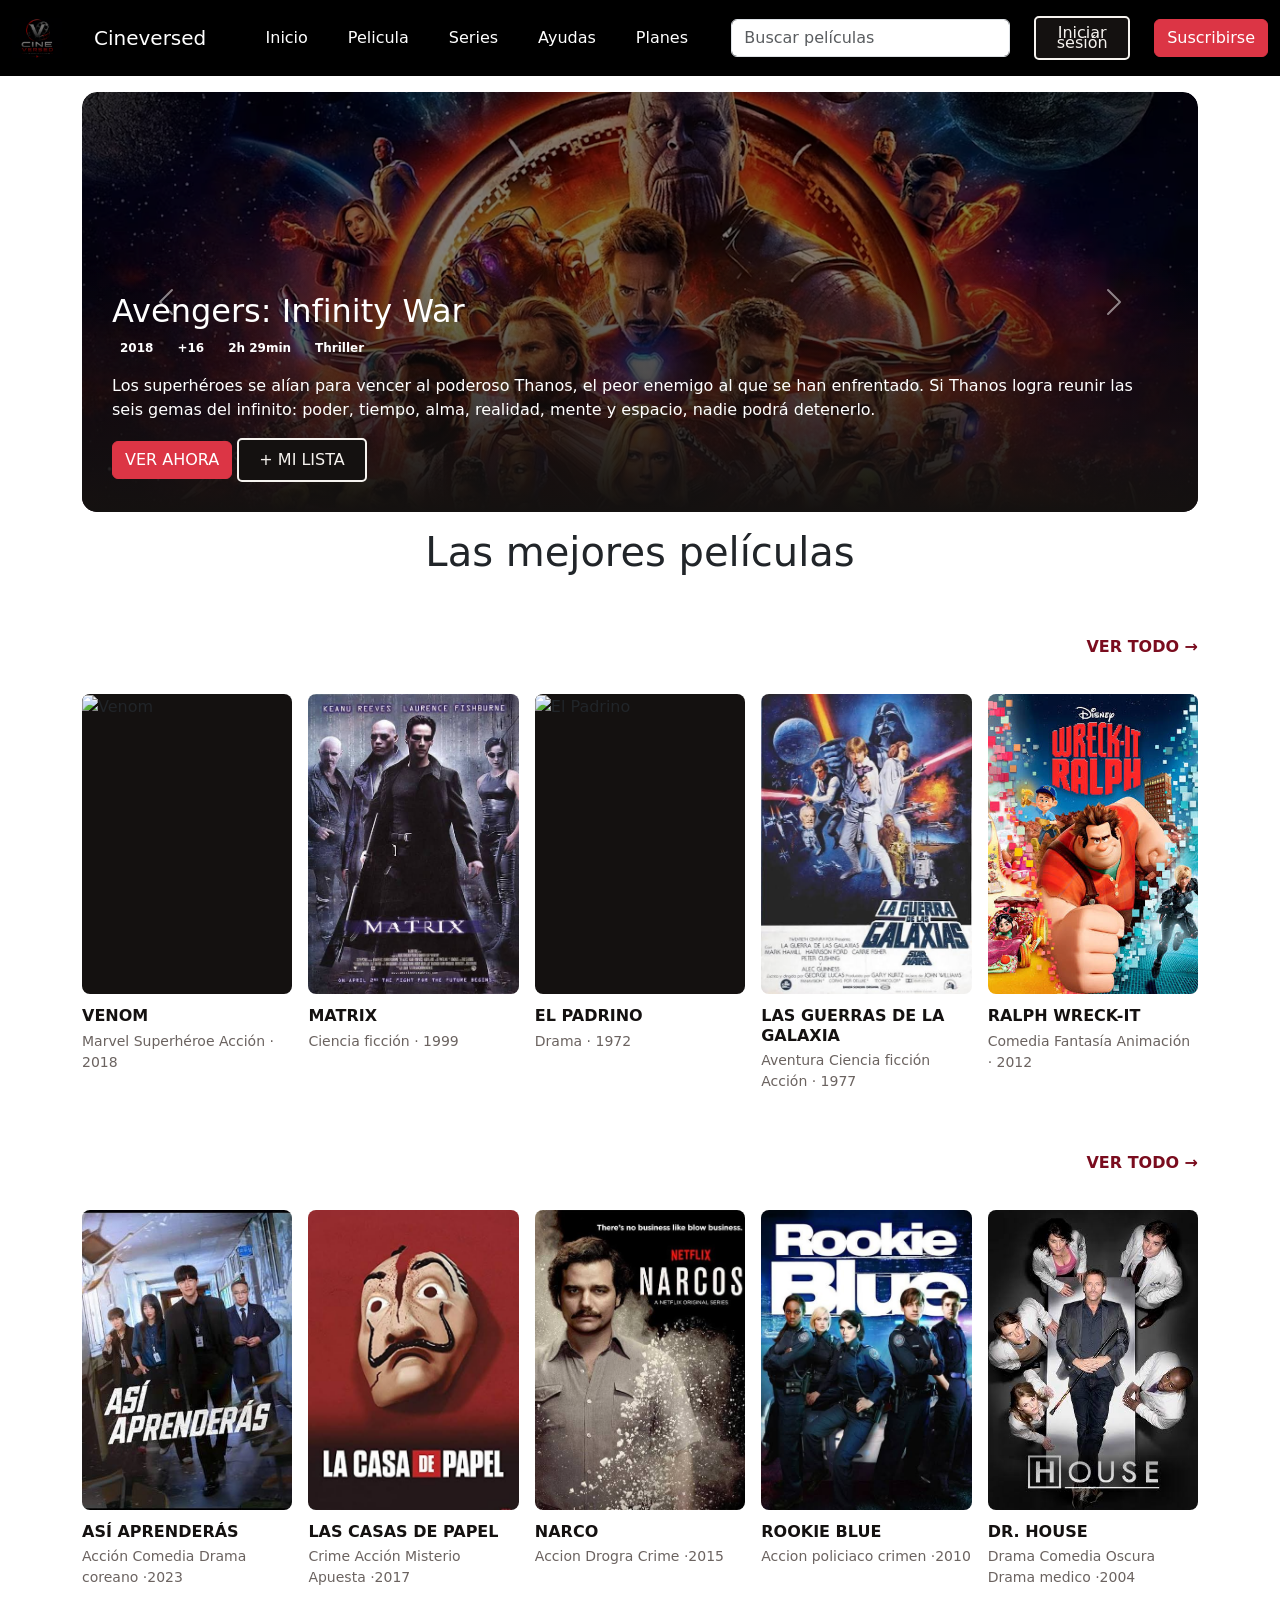
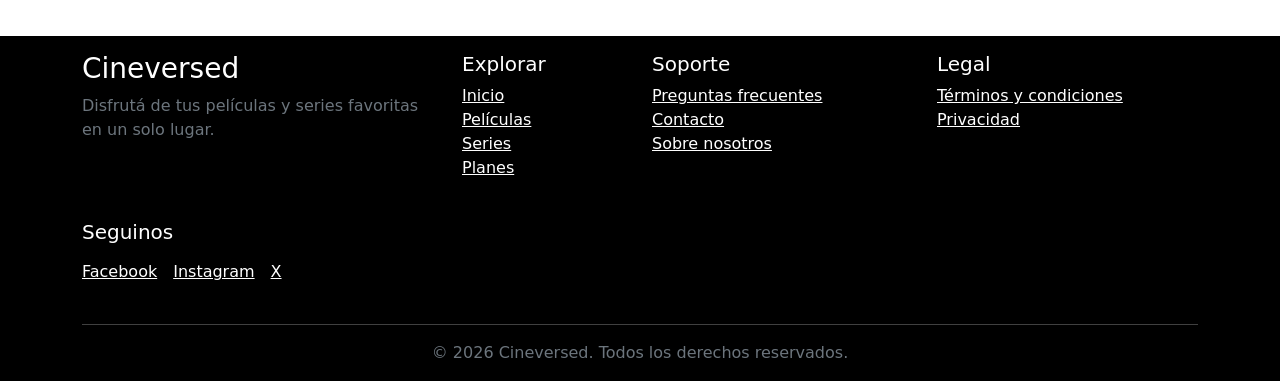
==== index.html @ ce79fa01 "se armo el sector de preguntas.html y se unio los enlaces faltante a los html" ====
<!doctype html>
<html lang="es">
  <head>
    <meta charset="UTF-8" />
    <meta name="viewport" content="width=device-width, initial-scale=1.0" />
    <meta name="keywords" content="pagina de streaming" />
    <meta
      name="description"
      content="Página de streaming de películas y series"
    />
    <meta
      name="author"
      content="Aguilar Ali Abraham,Axel canavidez,gerónimo zubelza,Matías fiori"
    />
    <link rel="icon" href="img/700BD687-DCB7-4918-AD38-F5FC415C221A.png" />
    <title>cineversed</title>

    <link
      href="https://cdn.jsdelivr.net/npm/bootstrap@5.3.8/dist/css/bootstrap.min.css"
      rel="stylesheet"
      integrity="sha384-sRIl4kxILFvY47J16cr9ZwB07vP4J8+LH7qKQnuqkuIAvNWLzeN8tE5YBujZqJLB"
      crossorigin="anonymous"
    />
    <link rel="stylesheet" href="./css/style.css" />
  </head>
  <body class="d-flex flex-column min-vh-100">
    <header class="navbar-bg">
      <nav class="navbar navbar-expand-lg bg-black ">
        <div class="container-fluid">
          <a class="navbar-brand d-flex align-items-center" href="index.html">
            <img
              class="navbar-brand got"
              src="img/700BD687-DCB7-4918-AD38-F5FC415C221A.png"
              alt="Logo"
            />
          </a>
          <a class="navbar-brand text-white" href="index.html">Cineversed</a>
          <button
            class="navbar-toggler"
            type="button"
            data-bs-toggle="collapse"
            data-bs-target="#navbarSupportedContent"
            aria-controls="navbarSupportedContent"
            aria-expanded="false"
            aria-label="Toggle navigation"
          >
            <span class="navbar-toggler-icon text-white"></span>
          </button>
          <div class="collapse navbar-collapse" id="navbarSupportedContent">
            <ul class="navbar-nav mx-auto gap-lg-4 text-center py-3 py-lg-0">
              <li class="nav-item">
                <a
                  class="nav-link active text-white"
                  aria-current="page"
                  href="index.html"
                  >Inicio</a
                >
              </li>
              <li class="nav-item">
                <a class="nav-link text-white" href="#peliculas">Pelicula</a>
              </li>
              <li class="nav-item">
                <a class="nav-link text-white" href="#series">Series</a>
              </li>
              <li class="nav-item">
                <a class="nav-link text-white" href="#">Ayudas</a>
              </li>
              <li class="nav-item">
                <a class="nav-link text-white" href="./page/planes.html">Planes</a>
              </li>
            </ul>
            <form class="d-flex align-items-center gap-4" role="search">
              <input
                class="form-control"
                type="search"
                placeholder="Buscar películas"
                aria-label="Buscar películas"
              />
              <a href="#" class="btn btn-outline-light btn-god gap-2">
                Iniciar sesión
              </a>
              <a href="#" class="btn btn-danger"> Suscribirse </a>
            </form>
          </div>
        </div>
      </nav>
    </header>
    <main class="flex-grow-1 ">
      <section class="container my-3">
        <div id="carouselExampleRide" class="carousel slide" data-bs-ride="true">
          
          <div class="carousel-inner ">
            <div class="carousel-item active contenedor-imagen">
              <img
                src="./img/avengers-infinity-war-poster.avif "
                class="d-block w-100"
                alt="..."
              />
              <div class="texto-imagen">
                <h2>Avengers: Infinity War</h2>
                <div class="d-flex gap-2 mb-3 flex-wrap">
                  <span class="badge-meta badge rounded-2 px-2 py-1">2018</span>
                  <span class="badge-meta badge rounded-2 px-2 py-1">+16</span>
                  <span class="badge-meta badge rounded-2 px-2 py-1"
                    >2h 29min</span
                  >
                  <span class="badge-meta badge rounded-2 px-2 py-1"
                    >Thriller</span
                  >
                </div>
                <p>
                  Los superhéroes se alían para vencer al poderoso Thanos, el
                  peor enemigo al que se han enfrentado. Si Thanos logra reunir
                  las seis gemas del infinito: poder, tiempo, alma, realidad,
                  mente y espacio, nadie podrá detenerlo.
                </p>
                <a class="btn btn-danger" href="#">VER AHORA</a>
                <a class="btn btn-outline-light btn-olo" href="#">+ MI LISTA</a>
              </div>
            </div>

            <div class="carousel-item contenedor-imagen">
              <img
                src="img/Masters_of_the_Air_key_art_graphic_header_4_1_show_home.jpg.og.jpg"
                class="d-block w-100 img"
                alt="..."
              />
              <div class="texto-imagen">
                <h2>Los Amos del Aire</h2>
                <div class="d-flex gap-2 mb-3 flex-wrap">
                  <span class="badge-meta badge rounded-2 px-2 py-1">2026</span>
                  <span class="badge-meta badge rounded-2 px-2 py-1">+16</span>
                  <span class="badge-meta badge rounded-2 px-2 py-1"
                    >56min</span
                  >
                  <span class="badge-meta badge rounded-2 px-2 py-1"
                    >Thriller</span
                  >
                </div>
                <p>
                  Una miniserie dramática de guerra estadounidense basada en las
                  acciones de la Octava Fuerza Aérea de las Fuerzas Aéreas del
                  Ejército de los Estados Unidos durante la Segunda Guerra
                  Mundial.
                </p>
                <a class="btn btn-danger" href="#">VER AHORA</a>
                <a class="btn btn-outline-light btn-olo" href="#">+ MI LISTA</a>
              </div>
            </div>

            <div class="carousel-item contenedor-imagen">
              <img
                src="img/asdsa.jpg"
                class="d-block w-100 img"
                alt="..."
              />
              <div class="texto-imagen">
                <h2>Spider-Man: Into the Spider-Verse</h2>
                <div class="d-flex gap-2 mb-3 flex-wrap">
                  <span class="badge-meta badge rounded-2 px-2 py-1">2018</span>
                  <span class="badge-meta badge rounded-2 px-2 py-1">+16</span>
                  <span class="badge-meta badge rounded-2 px-2 py-1"
                    >1h 57min</span
                  >
                  <span class="badge-meta badge rounded-2 px-2 py-1"
                    >Animación</span
                  >
                </div>
                <p>
                  Luego de ser mordido por una araña radioactiva, el joven Miles
                  Morales desarrolla misteriosos poderes que lo transforman en
                  el Hombre Araña. Ahora deberá usar sus nuevas habilidades ante
                  el malvado Kingpin, un enorme demente que puede abrir portales
                  hacia otros universos.
                </p>
                <a class="btn btn-danger" href="#">VER AHORA</a>
                <a class="btn btn-outline-light btn-olo" href="#">+ MI LISTA</a>
              </div>
            </div>
          </div>
          <button
            class="carousel-control-prev"
            type="button"
            data-bs-target="#carouselExampleRide"
            data-bs-slide="prev"
          >
            <span class="carousel-control-prev-icon" aria-hidden="true"></span>
            <span class="visually-hidden">Previous</span>
          </button>
          <button
            class="carousel-control-next"
            type="button"
            data-bs-target="#carouselExampleRide"
            data-bs-slide="next"
          >
            <span class="carousel-control-next-icon" aria-hidden="true"></span>
            <span class="visually-hidden">Next</span>
          </button>
        </div>
      </section>
      <article>
        <div>
          <h1 class="text-center">Las mejores películas</h1>
        </div>
        <section class="container my-5" id="peliculas">
          <div class="d-flex justify-content-between align-items-center mb-4">
            <h2 class="titulo-seccion">TENDENCIAS AHORA</h2>

            <a href="./page/error404.html" class="ver-todo"> VER TODO → </a>
          </div>

          <div class="row g-3">
            <div class="col-6 col-md-4 col-lg">
              <div class="pelicula-card">
                <div class="pelicula-img">
                  <img
                    src="img/venom.jpg"
                    alt="Venom"
                    />
                  </div>
                 

                <h5>VENOM</h5>
                <p>Marvel Superhéroe Acción · 2018</p>
              </div>
            </div>

            <div class="col-6 col-md-4 col-lg">
              <div class="pelicula-card">
                <div class="pelicula-img">
                  <img src="img/Matrix.jpg" alt="Matrix" />
                  
                </div>

                <h5>MATRIX</h5>
                <p>Ciencia ficción · 1999</p>
              </div>
            </div>

            <div class="col-6 col-md-4 col-lg">
              <div class="pelicula-card">
                <div class="pelicula-img">
                  <img src="img/The Godfather.jpg" alt="El Padrino" />
                </div>

                <h5>EL PADRINO</h5>
                <p>Drama · 1972</p>
              </div>
            </div>

            <div class="col-6 col-md-4 col-lg">
              <div class="pelicula-card">
                <div class="pelicula-img">
                  <img src="img/Las Gerra Galaxia Star Wars.jpg" alt="Las Guerras de la Galaxia" />
                </div>

                <h5>LAS GUERRAS DE LA GALAXIA</h5>
                <p>Aventura Ciencia ficción Acción · 1977</p>
              </div>
            </div>

            <div class="col-6 col-md-4 col-lg">
              <div class="pelicula-card">
                <div class="pelicula-img">
                  <img src="img/Ralph wreck-it.jpg" alt="Ralph Wreck-It" />
                </div>

                <h5>RALPH WRECK-IT</h5>
                <p>Comedia Fantasía Animación · 2012</p>
              </div>
            </div>
          </div>
        </section>

        <section class="container my-5" id="series">
          <div class="d-flex justify-content-between align-items-center mb-4">
            <h2 class="titulo-seccion">RECOMENDADAS PARA TI </h2>

            <a href="#" class="ver-todo"> VER TODO → </a>
          </div>

          <div class="row g-3">
            <div class="col-6 col-md-4 col-lg">
              <div class="pelicula-card">
                <div class="pelicula-img">
                  <img
                    src="img/Asi aprenderas.jpg"
                    alt="Así aprenderás"
                  />
                </div>

                <h5>ASÍ APRENDERÁS</h5>
                <p>Acción Comedia Drama coreano ·2023</p>
              </div>
            </div>

            <div class="col-6 col-md-4 col-lg">
              <div class="pelicula-card">
                <div class="pelicula-img">
                  <img src="img/las casa de papel.jpg" alt="Las Casas de Papel" />
                </div>

                <h5>LAS CASAS DE PAPEL</h5>
                <p>Crime Acción Misterio Apuesta ·2017</p>
              </div>
            </div>

            <div class="col-6 col-md-4 col-lg">
              <div class="pelicula-card">
                <div class="pelicula-img">
                  <img src="img/Narcos.jpg" alt="Narcos" />
                </div>

                <h5>NARCO</h5>
                <p>Accion Drogra Crime ·2015</p>
              </div>
            </div>

            <div class="col-6 col-md-4 col-lg">
              <div class="pelicula-card">
                <div class="pelicula-img">
                  <img src="img/Rookie Blue.jpg" alt="Rookie Blue" />
                </div>

                <h5>ROOKIE BLUE</h5>
                <p>Accion policiaco crimen ·2010</p>
              </div>
            </div>

            <div class="col-6 col-md-4 col-lg">
              <div class="pelicula-card">
                <div class="pelicula-img">
                  <img src="img/DR.HOUSE.jpg" alt="DR. HOUSE" />
                </div>

                <h5>DR. HOUSE</h5>
                <p>Drama Comedia Oscura Drama medico ·2004</p>
              </div>
            </div>
          </div>
        </section>

      </article>
    </main>
    
      <footer class="footer bg-black text-white">
        <div class="container py-3">
          <div class="row">
            <div class="col-md-4 mb-4">
              <h3 class="logo"><span></span>Cineversed</h3>

              <p class="text-secondary">
                Disfrutá de tus películas y series favoritas en un solo lugar.
              </p>
            </div>

            <div class="col-md-2 col-6 mb-4">
              <h5>Explorar</h5>

              <ul class="list-unstyled">
                <li><a class="text-white" href="index.html">Inicio</a></li>
                <li><a class="text-white" href="#peliculas">Películas</a></li>
                <li><a class="text-white" href="#series">Series</a></li>
                <li><a class="text-white" href="./page/planes.html">Planes</a></li>
              </ul>
            </div>

            <div class="col-md-3 col-6 mb-4">
              <h5>Soporte</h5>

              <ul class="list-unstyled">
                <li><a class="text-white" href="./page/pregutas.html">Preguntas frecuentes</a></li>
                <li><a class="text-white" href="./page/error404.html">Contacto</a></li>
                <li><a class="text-white" href="./page/Sobre nosotros.html">Sobre nosotros</a></li>
              </ul>
            </div>

            <div class="col-md-3 col-6 mb-4">
              <h5>Legal</h5>

              <ul class="list-unstyled">
                <li>
                  <a class="text-white" href="./page/error404.html">Términos y condiciones</a>
                </li>
                <li><a class="text-white" href="./page/error404.html">Privacidad</a></li>
              </ul>
            </div>

            <div class="col-md-3 mb-4">
              <h5>Seguinos</h5>

              <div class="d-flex gap-3 mt-3">
                <a class="text-white social" href="./page/error404.html"> Facebook </a>

                <a class="text-white social" href="./page/error404.html"> Instagram </a>

                <a class="text-white social" href="./page/error404.html"> X </a>
              </div>
            </div>
          </div>
          <hr />

          <div
            class="d-flex justify-content-between align-items-center flex-wrap"
          >
            <p class="mb-0 text-secondary mx-auto">
              © 2026 Cineversed. Todos los derechos reservados.
            </p>
          </div>
        </div>
      </footer>
    <script
      src="https://cdn.jsdelivr.net/npm/bootstrap@5.3.8/dist/js/bootstrap.bundle.min.js"
      integrity="sha384-FKyoEForCGlyvwx9Hj09JcYn3nv7wiPVlz7YYwJrWVcXK/BmnVDxM+D2scQbITxI"
      crossorigin="anonymous"
    ></script>
  </body>
</html>
---- css/style.css ----
:root {
  --rojo: #c8102e;
  --rojo-oscuro: #7a0c1e;
  --rojo-brasa: #e8493c;
  --blanco: #ffffff;
  --hueso: #f6f3ef;
  --negro: #141110;
  --gris: #6b6360;
}

.main {
  background-color: var(--negro);
}

.planes-section {
  background: linear-gradient(180deg, var(--negro), var(--rojo-oscuro));
}

.btn-god {
  background-color: var(--negro);
  color: var(--hueso);
  padding: 10px 20px;
  border-radius: 5px;
  text-align: center;
  line-height: 10px;
  object-fit: contain;
  border: 2px solid var(--hueso);
}

.btn-olo {
  background-color: var(--negro);
  color: var(--hueso);
  padding: 15px 20px;
  border: none;
  border-radius: 5px;
  text-align: center;
  line-height: 10px;
  object-fit: contain;
  border: 2px solid var(--hueso);
}

.btn-gof {
  display: inline-block;
  padding: 5px 5px;
  filter: brightness(50%);
}

.got {
  height: 50px;
  width: 50px;
  object-fit: cover;
  filter: brightness(50%);
}

.contenedor-imagen{
  position: relative;
  height: 420px;
  overflow: hidden;
  border-radius: 15px;
}

.contenedor-imagen img{
  width: 100%;
  height:500px;
  object-fit: cover;
  object-position:center;
  filter: brightness(50%);
  border-radius:15px;
}
.texto-imagen {
  position: absolute;
  bottom: 0;
  left: 0;
  width: 100%;
  padding: 30px;
  color: var(--blanco);
  background: linear-gradient(transparent, var(--negro));
}
.titulo-seccion {
  font-size:423;
  font-weight: 800;
  color: var(--blanco);
}

.ver-todo {
  color: var(--rojo-oscuro);
  font-weight: bold;
  text-decoration: none;
}

.pelicula-card {
  cursor: pointer;
}

.pelicula-img {
  width: 100%;
  height: 300px;
  overflow: hidden;
  border-radius: 8px;
  background-color: var(--negro);
}

.pelicula-img img {
  width: 100%;
  height: 100%;
  object-fit: cover;
  transition: transform 0.3s ease;
}

.pelicula-card:hover .pelicula-img img {
  transform: scale(1.05);
}

.pelicula-card h5 {
  margin-top: 12px;
  margin-bottom: 5px;
  color: var(--negro);
  font-size: 16px;
  font-weight: bold;
}

.pelicula-card p {
  margin: 0;
  color: var(--gris);
  font-size: 14px;
}

.planes-section {
  color: var(--blanco);
}

.titulo-planes {
  font-size: 32px;
  font-weight: bold;
}

.subtitulo-planes {
  color: var(--blanco);
}

.planes-container {
  display: flex;
  justify-content: center;
  gap: 20px;
  flex-wrap: wrap;
}

.plan-card {
  position: relative;
  width: 260px;
  padding: 30px 25px;
  background: var(--negro);
  border: 1px solid var(--blanco);
  border-radius: 12px;
  text-align: center;
  transition:
    transform 0.3s ease,
    border-color 0.3s ease;
}

.plan-card:hover {
  transform: translateY(-8px);
  border-color: var(--rojo-oscuro);
}

.plan-card h3 {
  font-size: 25px;
  margin-bottom: 15px;
}

.plan-descripcion {
  color: var(--blanco);
  min-height: 45px;
}

.precio {
  font-size: 30px;
  font-weight: bold;
  color: var(--blanco);
  margin: 20px 0;
}

.precio span {
  font-size: 14px;
  color: var(--blanco);
}

.plan-card ul {
  list-style: none;
  padding: 0;
  text-align: left;
  margin-bottom: 25px;
}

.plan-card li {
  padding: 7px 0;
  color: var(--blanco);
}

.btn-plan {
  display: block;
  width: 100%;
  padding: 12px;
  background: var(--rojo-oscuro);
  color: var(--blanco);
  border-radius: 15px;
  text-decoration: none;
  font-weight: bold;
  transition: 0.3s;
}

.btn-plan:hover {
  background: var(--rojo-brasa);
  color: var(--blanco);
}

.plan-destacado {
  border: 2px solid #7a0c1e;
  transform: scale(1.03);
}

.plan-popular {
  position: absolute;
  top: -14px;
  left: 50%;
  transform: translateX(-50%);
  background: var(--rojo-oscuro);
  padding: 5px 15px;
  border-radius: 25px;
  font-size: 12px;
  font-weight: bold;
  white-space: nowrap;
}

.gode{
  border-radius: 20px;
  border: 5px solid var(--negro);
  padding: 20px 10px;
  background: linear-gradient(135deg,
    var(--negro) 0%,
    var(--rojo-oscuro) 60%,
    var(--rojo) 100%
  );
}

.titulo-equipo {
  color: var(--blanco);

  font-size: 36px;

  font-weight: 800;

  margin-bottom: 10px;
}

.descripcion-equipo {
  color: var(--gris);

  font-size: 17px;
}

.foto-persona {
  width: 140px;
  height: 140px;

  margin: 0 auto 20px;

  border-radius: 50%;

  overflow: hidden;

  border: 5px solid var(--rojo-oscuro);

  background-color: var(--blanco);
}


.foto-persona img {
  width: 100%;
  height: 100%;

  object-fit: cover;
}

.col-lg-3 h3 {
  color: var(--blanco);

  font-size: 24px;

  font-weight: 700;

  margin-bottom: 5px;
}

.cargo {
  display: inline-block;

  color: var(--rojo);

  font-weight: 700;

  margin-bottom: 12px;
}

.col-lg-3 p {
  max-width: 320px;

  margin: 0 auto;

  color: var(--gris);

  line-height: 1.6;
}

.error-404 {
  min-height: 100vh;
  display: flex;
  justify-content: center;
  align-items: center;
  text-align: center;
  padding: 30px;
  background: linear-gradient(135deg,
    var(--negro) 0%,
    var(--rojo-oscuro) 60%,
    var(--rojo) 100%
  );
  color: var(--blanco);
}

.error-contenido {
  max-width: 700px;
}

.error-numero {
  display: block;
  font-size: clamp(120px, 20vw, 240px);
  font-weight: 900;
  line-height: 0.9;
  color: var(--blanco);
  text-shadow: 8px 8px 0 var(--rojo-oscuro);
}

.error-contenido h1 {
  margin-top: 35px;
  font-size: clamp(28px, 5vw, 48px);
  font-weight: 800;
}

.error-contenido p {
  max-width: 550px;
  margin: 20px auto 30px;
  color: var(--hueso);
  font-size: 18px;
  line-height: 1.6;
}

.btn-error {
  display: inline-block;
  padding: 12px 30px;
  background-color: var(--blanco);
  color: var(--rojo-oscuro);
  border: none;
  border-radius: 6px;
  font-weight: bold;
  text-decoration: none;
  transition: all 0.3s ease;
}

.btn-error:hover {
  background-color: var(--rojo-brasa);
  color: var(--blanco);
  transform: translateY(-3px);
}
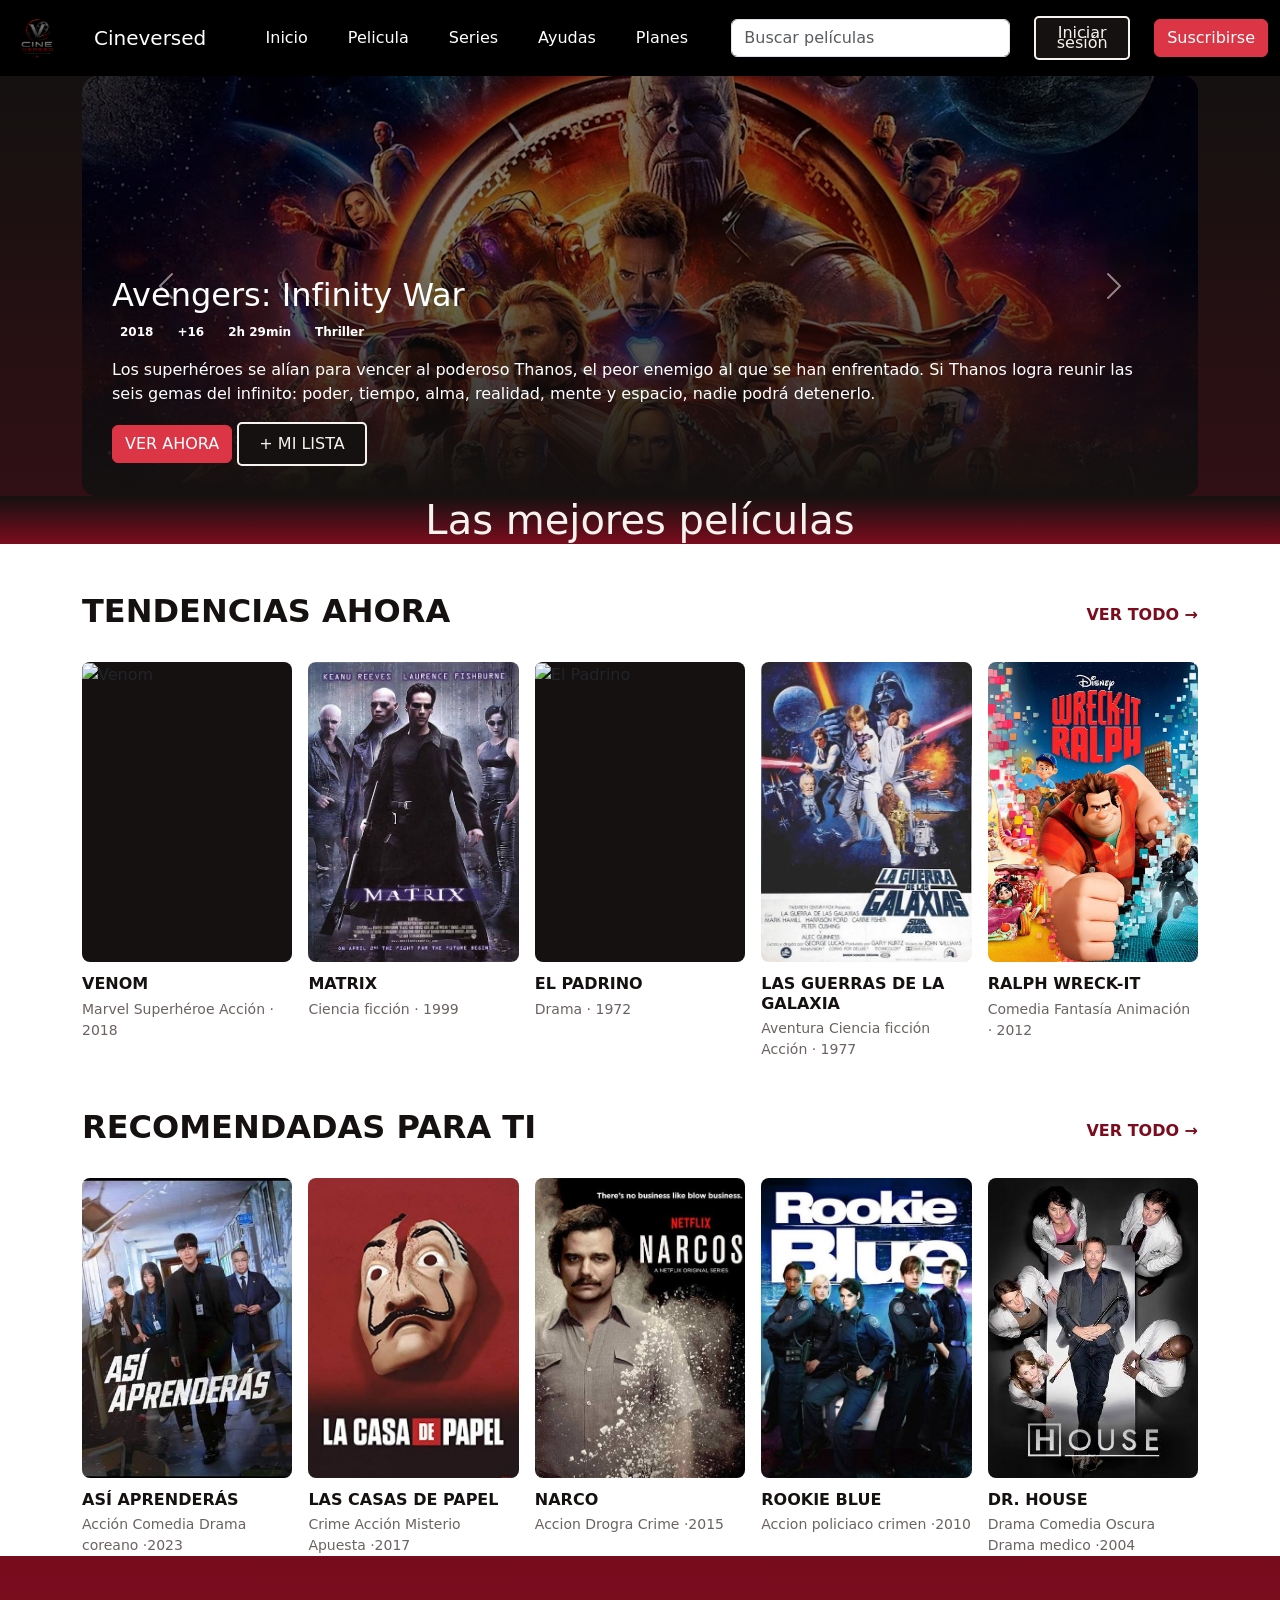
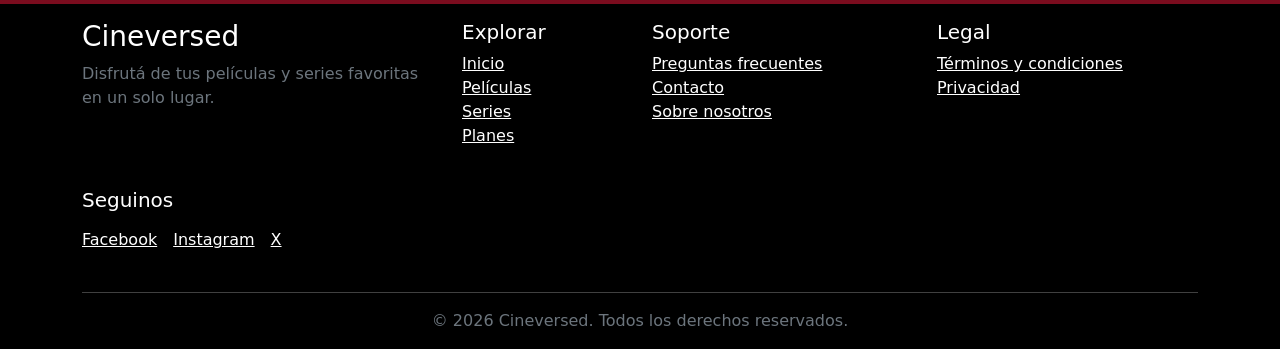
==== commit f848394e: "se pudo dividir el index.html" ====
--- a/index.html
+++ b/index.html
@@ -25,7 +25,7 @@
   </head>
   <body class="d-flex flex-column min-vh-100">
     <header class="navbar-bg">
-      <nav class="navbar navbar-expand-lg bg-black ">
+      <nav class="navbar navbar-expand-lg bg-black">
         <div class="container-fluid">
           <a class="navbar-brand d-flex align-items-center" href="index.html">
             <img
@@ -66,7 +66,9 @@
                 <a class="nav-link text-white" href="#">Ayudas</a>
               </li>
               <li class="nav-item">
-                <a class="nav-link text-white" href="./page/planes.html">Planes</a>
+                <a class="nav-link text-white" href="./page/planes.html"
+                  >Planes</a
+                >
               </li>
             </ul>
             <form class="d-flex align-items-center gap-4" role="search">
@@ -85,11 +87,14 @@
         </div>
       </nav>
     </header>
-    <main class="flex-grow-1 ">
-      <section class="container my-3">
-        <div id="carouselExampleRide" class="carousel slide" data-bs-ride="true">
-          
-          <div class="carousel-inner ">
+    <main class="flex-grow-0 contenedor-color">
+      <section class="container">
+        <div
+          id="carouselExampleRide"
+          class="carousel slide"
+          data-bs-ride="true"
+        >
+          <div class="carousel-inner">
             <div class="carousel-item active contenedor-imagen">
               <img
                 src="./img/avengers-infinity-war-poster.avif "
@@ -149,11 +154,7 @@
             </div>
 
             <div class="carousel-item contenedor-imagen">
-              <img
-                src="img/asdsa.jpg"
-                class="d-block w-100 img"
-                alt="..."
-              />
+              <img src="img/asdsa.jpg" class="d-block w-100 img" alt="..." />
               <div class="texto-imagen">
                 <h2>Spider-Man: Into the Spider-Verse</h2>
                 <div class="d-flex gap-2 mb-3 flex-wrap">
@@ -198,9 +199,9 @@
           </button>
         </div>
       </section>
-      <article>
+      <article class="bg-white">
         <div>
-          <h1 class="text-center">Las mejores películas</h1>
+          <h1 class="text-center contenedor-h1">Las mejores películas</h1>
         </div>
         <section class="container my-5" id="peliculas">
           <div class="d-flex justify-content-between align-items-center mb-4">
@@ -213,12 +214,8 @@
             <div class="col-6 col-md-4 col-lg">
               <div class="pelicula-card">
                 <div class="pelicula-img">
-                  <img
-                    src="img/venom.jpg"
-                    alt="Venom"
-                    />
-                  </div>
-                 
+                  <img src="img/venom.jpg" alt="Venom" />
+                </div>
 
                 <h5>VENOM</h5>
                 <p>Marvel Superhéroe Acción · 2018</p>
@@ -229,7 +226,6 @@
               <div class="pelicula-card">
                 <div class="pelicula-img">
                   <img src="img/Matrix.jpg" alt="Matrix" />
-                  
                 </div>
 
                 <h5>MATRIX</h5>
@@ -251,7 +247,10 @@
             <div class="col-6 col-md-4 col-lg">
               <div class="pelicula-card">
                 <div class="pelicula-img">
-                  <img src="img/Las Gerra Galaxia Star Wars.jpg" alt="Las Guerras de la Galaxia" />
+                  <img
+                    src="img/Las Gerra Galaxia Star Wars.jpg"
+                    alt="Las Guerras de la Galaxia"
+                  />
                 </div>
 
                 <h5>LAS GUERRAS DE LA GALAXIA</h5>
@@ -274,7 +273,7 @@
 
         <section class="container my-5" id="series">
           <div class="d-flex justify-content-between align-items-center mb-4">
-            <h2 class="titulo-seccion">RECOMENDADAS PARA TI </h2>
+            <h2 class="titulo-seccion">RECOMENDADAS PARA TI</h2>
 
             <a href="#" class="ver-todo"> VER TODO → </a>
           </div>
@@ -283,10 +282,7 @@
             <div class="col-6 col-md-4 col-lg">
               <div class="pelicula-card">
                 <div class="pelicula-img">
-                  <img
-                    src="img/Asi aprenderas.jpg"
-                    alt="Así aprenderás"
-                  />
+                  <img src="img/Asi aprenderas.jpg" alt="Así aprenderás" />
                 </div>
 
                 <h5>ASÍ APRENDERÁS</h5>
@@ -297,7 +293,10 @@
             <div class="col-6 col-md-4 col-lg">
               <div class="pelicula-card">
                 <div class="pelicula-img">
-                  <img src="img/las casa de papel.jpg" alt="Las Casas de Papel" />
+                  <img
+                    src="img/las casa de papel.jpg"
+                    alt="Las Casas de Papel"
+                  />
                 </div>
 
                 <h5>LAS CASAS DE PAPEL</h5>
@@ -339,76 +338,95 @@
             </div>
           </div>
         </section>
-
       </article>
     </main>
-    
-      <footer class="footer bg-black text-white">
-        <div class="container py-3">
-          <div class="row">
-            <div class="col-md-4 mb-4">
-              <h3 class="logo"><span></span>Cineversed</h3>
-
-              <p class="text-secondary">
-                Disfrutá de tus películas y series favoritas en un solo lugar.
-              </p>
-            </div>
-
-            <div class="col-md-2 col-6 mb-4">
-              <h5>Explorar</h5>
-
-              <ul class="list-unstyled">
-                <li><a class="text-white" href="index.html">Inicio</a></li>
-                <li><a class="text-white" href="#peliculas">Películas</a></li>
-                <li><a class="text-white" href="#series">Series</a></li>
-                <li><a class="text-white" href="./page/planes.html">Planes</a></li>
-              </ul>
-            </div>
-
-            <div class="col-md-3 col-6 mb-4">
-              <h5>Soporte</h5>
-
-              <ul class="list-unstyled">
-                <li><a class="text-white" href="./page/pregutas.html">Preguntas frecuentes</a></li>
-                <li><a class="text-white" href="./page/error404.html">Contacto</a></li>
-                <li><a class="text-white" href="./page/Sobre nosotros.html">Sobre nosotros</a></li>
-              </ul>
-            </div>
-
-            <div class="col-md-3 col-6 mb-4">
-              <h5>Legal</h5>
-
-              <ul class="list-unstyled">
-                <li>
-                  <a class="text-white" href="./page/error404.html">Términos y condiciones</a>
-                </li>
-                <li><a class="text-white" href="./page/error404.html">Privacidad</a></li>
-              </ul>
-            </div>
-
-            <div class="col-md-3 mb-4">
-              <h5>Seguinos</h5>
-
-              <div class="d-flex gap-3 mt-3">
-                <a class="text-white social" href="./page/error404.html"> Facebook </a>
-
-                <a class="text-white social" href="./page/error404.html"> Instagram </a>
-
-                <a class="text-white social" href="./page/error404.html"> X </a>
-              </div>
-            </div>
-          </div>
-          <hr />
-
-          <div
-            class="d-flex justify-content-between align-items-center flex-wrap"
-          >
-            <p class="mb-0 text-secondary mx-auto">
-              © 2026 Cineversed. Todos los derechos reservados.
+
+    <footer class="footer bg-black text-white">
+      <div class="container py-3">
+        <div class="row">
+          <div class="col-md-4 mb-4">
+            <h3 class="logo"><span></span>Cineversed</h3>
+
+            <p class="text-secondary">
+              Disfrutá de tus películas y series favoritas en un solo lugar.
             </p>
           </div>
+
+          <div class="col-md-2 col-6 mb-4">
+            <h5>Explorar</h5>
+
+            <ul class="list-unstyled">
+              <li><a class="text-white" href="index.html">Inicio</a></li>
+              <li><a class="text-white" href="#peliculas">Películas</a></li>
+              <li><a class="text-white" href="#series">Series</a></li>
+              <li>
+                <a class="text-white" href="./page/planes.html">Planes</a>
+              </li>
+            </ul>
+          </div>
+
+          <div class="col-md-3 col-6 mb-4">
+            <h5>Soporte</h5>
+
+            <ul class="list-unstyled">
+              <li>
+                <a class="text-white" href="./page/pregutas.html"
+                  >Preguntas frecuentes</a
+                >
+              </li>
+              <li>
+                <a class="text-white" href="./page/error404.html">Contacto</a>
+              </li>
+              <li>
+                <a class="text-white" href="./page/Sobre nosotros.html"
+                  >Sobre nosotros</a
+                >
+              </li>
+            </ul>
+          </div>
+
+          <div class="col-md-3 col-6 mb-4">
+            <h5>Legal</h5>
+
+            <ul class="list-unstyled">
+              <li>
+                <a class="text-white" href="./page/error404.html"
+                  >Términos y condiciones</a
+                >
+              </li>
+              <li>
+                <a class="text-white" href="./page/error404.html">Privacidad</a>
+              </li>
+            </ul>
+          </div>
+
+          <div class="col-md-3 mb-4">
+            <h5>Seguinos</h5>
+
+            <div class="d-flex gap-3 mt-3">
+              <a class="text-white social" href="./page/error404.html">
+                Facebook
+              </a>
+
+              <a class="text-white social" href="./page/error404.html">
+                Instagram
+              </a>
+
+              <a class="text-white social" href="./page/error404.html"> X </a>
+            </div>
+          </div>
         </div>
-      </footer>
+        <hr />
+
+        <div
+          class="d-flex justify-content-between align-items-center flex-wrap"
+        >
+          <p class="mb-0 text-secondary mx-auto">
+            © 2026 Cineversed. Todos los derechos reservados.
+          </p>
+        </div>
+      </div>
+    </footer>
     <script
       src="https://cdn.jsdelivr.net/npm/bootstrap@5.3.8/dist/js/bootstrap.bundle.min.js"
       integrity="sha384-FKyoEForCGlyvwx9Hj09JcYn3nv7wiPVlz7YYwJrWVcXK/BmnVDxM+D2scQbITxI"
--- a/css/style.css
+++ b/css/style.css
@@ -38,6 +38,9 @@
   object-fit: contain;
   border: 2px solid var(--hueso);
 }
+.contenedor-color{
+   background: linear-gradient(180deg, var(--negro), var(--rojo-oscuro));
+}
 
 .btn-gof {
   display: inline-block;
@@ -51,6 +54,12 @@
   object-fit: cover;
   filter: brightness(50%);
 }
+.contenedor-h1{
+  color: var(--hueso);
+ background: linear-gradient(180deg, var(--negro), var(--rojo-oscuro));
+
+}
+
 
 .contenedor-imagen{
   position: relative;
@@ -79,7 +88,7 @@
 .titulo-seccion {
   font-size:423;
   font-weight: 800;
-  color: var(--blanco);
+  color: var(--negro);
 }
 
 .ver-todo {
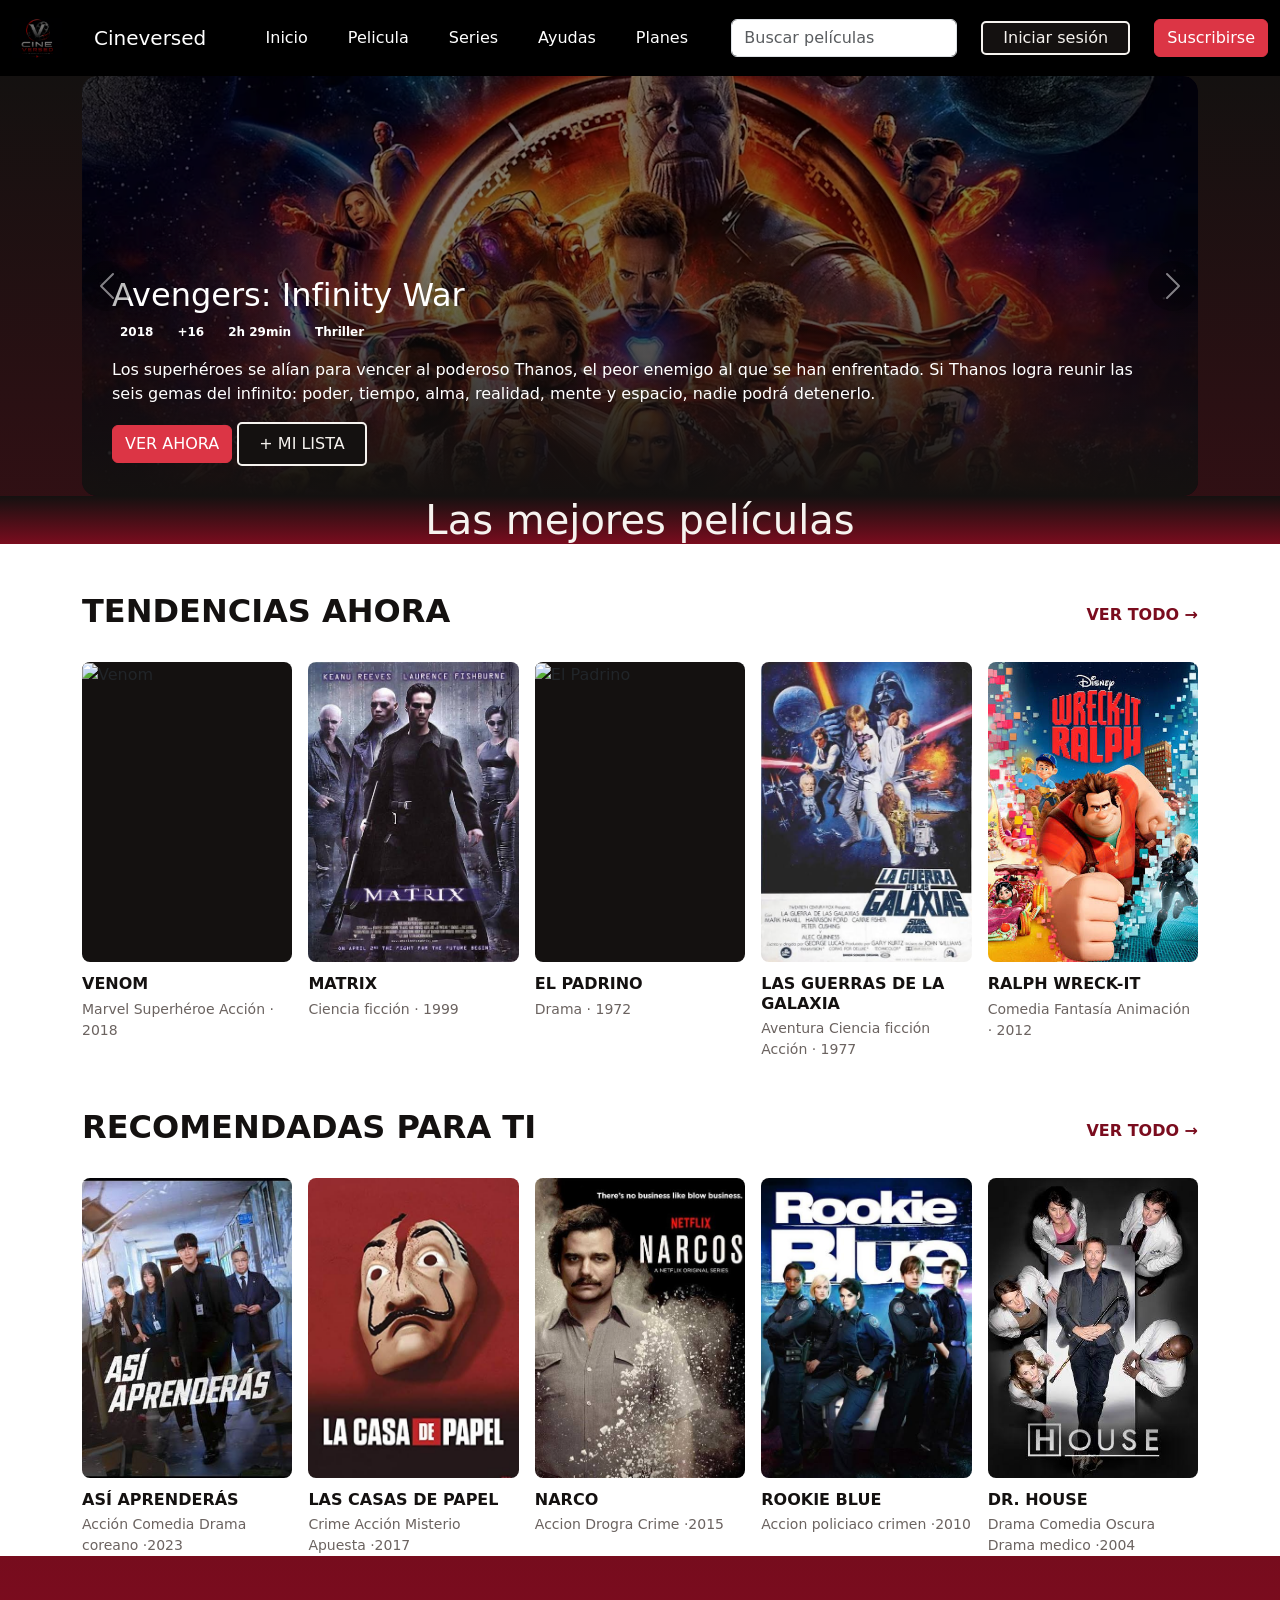
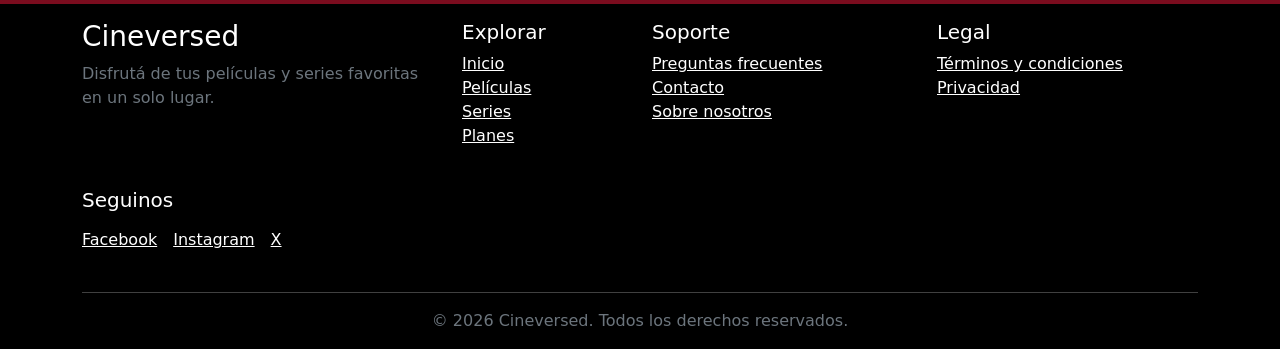
==== commit e0f4b760: "se arreglo el carusel y el boton del navbar" ====
--- a/index.html
+++ b/index.html
@@ -78,7 +78,7 @@
                 placeholder="Buscar películas"
                 aria-label="Buscar películas"
               />
-              <a href="#" class="btn btn-outline-light btn-god gap-2">
+              <a href="#" class="btn btn-outline-light btn-god gap-2 text-nowrap">
                 Iniciar sesión
               </a>
               <a href="#" class="btn btn-danger"> Suscribirse </a>
--- a/css/style.css
+++ b/css/style.css
@@ -76,8 +76,20 @@
   filter: brightness(50%);
   border-radius:15px;
 }
+
+.carousel-control-prev,
+.carousel-control-next {
+  width: 50px;    
+  height: 50px;     
+  top: 50%;       
+  transform: translateY(-50%);
+  background-color: rgba(0, 0, 0, 0.5); 
+  border-radius: 50%;
+  z-index: 3;
+}
 .texto-imagen {
   position: absolute;
+  z-index: 2;
   bottom: 0;
   left: 0;
   width: 100%;
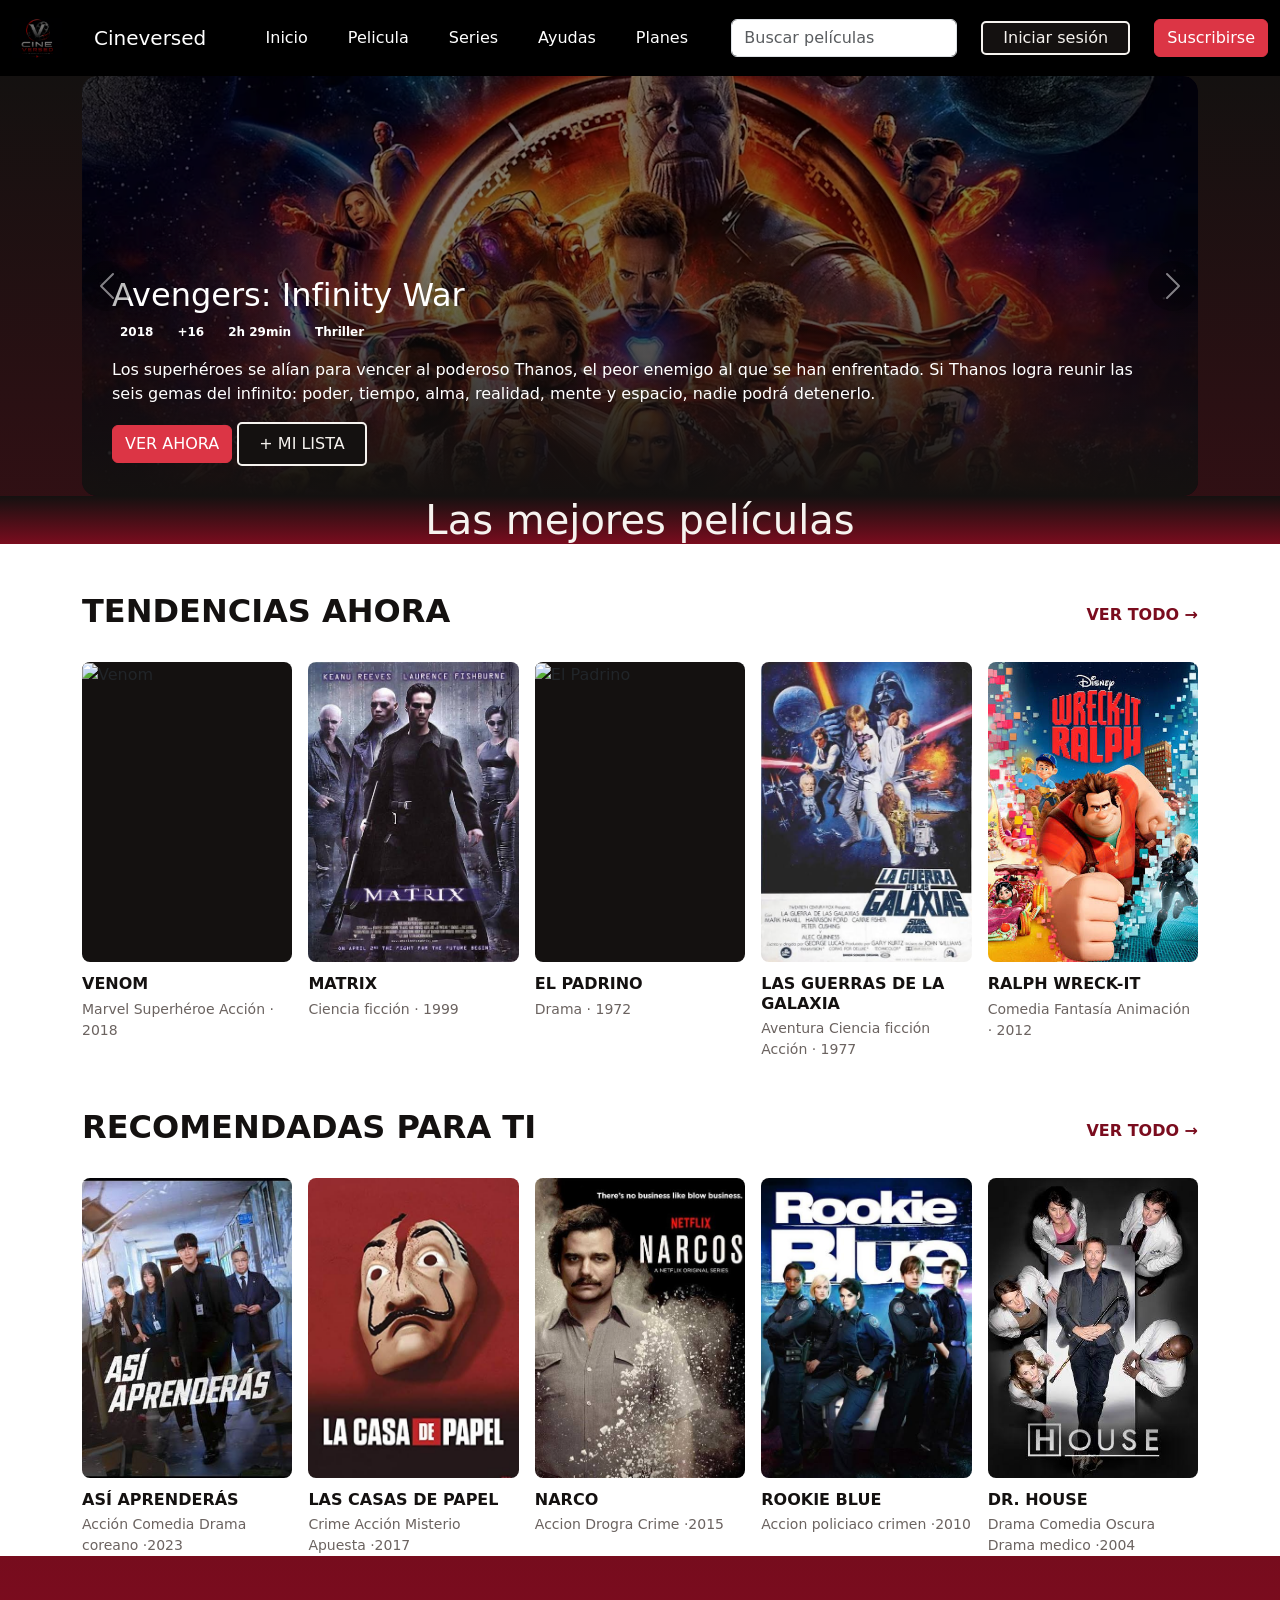
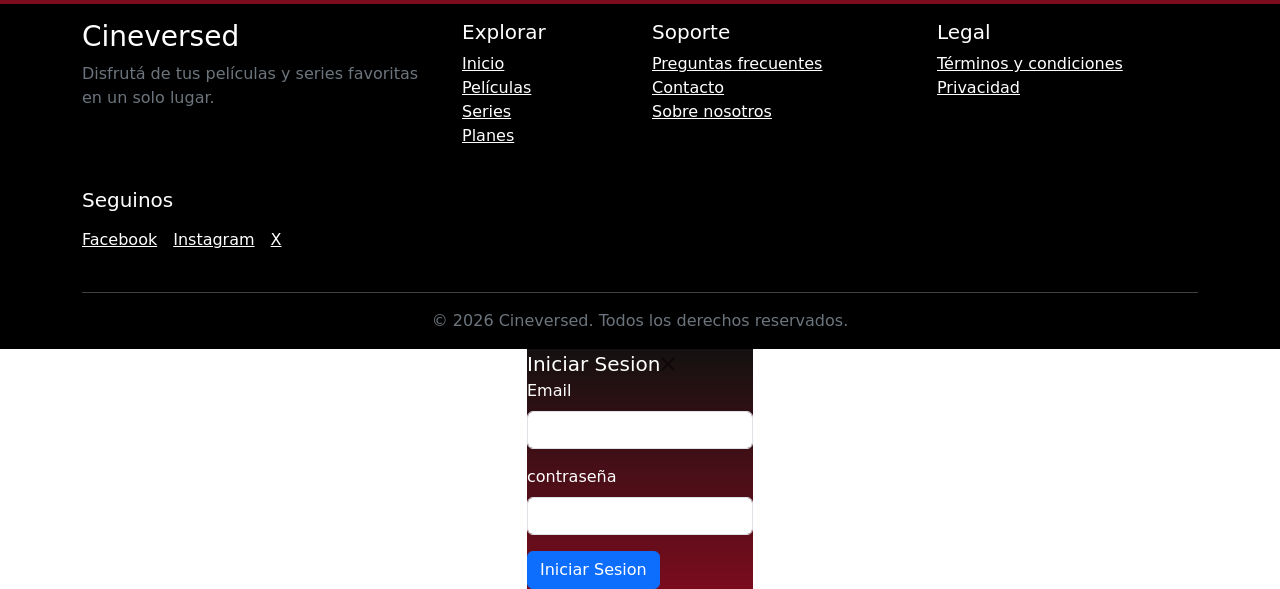
==== commit c4ca8f2f: "se creo los video.html y seunio los enlaces en el carusel" ====
--- a/index.html
+++ b/index.html
@@ -77,6 +77,8 @@
                 type="search"
                 placeholder="Buscar películas"
                 aria-label="Buscar películas"
+               data-bs-toggle="modal"
+                data-bs-target="#exampleModal"
               />
               <a href="#" class="btn btn-outline-light btn-god gap-2 text-nowrap">
                 Iniciar sesión
@@ -87,7 +89,7 @@
         </div>
       </nav>
     </header>
-    <main class="flex-grow-0 contenedor-color">
+    <main class="flex-grow-1 contenedor-color">
       <section class="container">
         <div
           id="carouselExampleRide"
@@ -119,7 +121,7 @@
                   las seis gemas del infinito: poder, tiempo, alma, realidad,
                   mente y espacio, nadie podrá detenerlo.
                 </p>
-                <a class="btn btn-danger" href="#">VER AHORA</a>
+                <a class="btn btn-danger" href="./page/videos.html">VER AHORA</a>
                 <a class="btn btn-outline-light btn-olo" href="#">+ MI LISTA</a>
               </div>
             </div>
@@ -148,7 +150,7 @@
                   Ejército de los Estados Unidos durante la Segunda Guerra
                   Mundial.
                 </p>
-                <a class="btn btn-danger" href="#">VER AHORA</a>
+                <a class="btn btn-danger" href="./page/videos3.html">VER AHORA</a>
                 <a class="btn btn-outline-light btn-olo" href="#">+ MI LISTA</a>
               </div>
             </div>
@@ -174,7 +176,7 @@
                   el malvado Kingpin, un enorme demente que puede abrir portales
                   hacia otros universos.
                 </p>
-                <a class="btn btn-danger" href="#">VER AHORA</a>
+                <a class="btn btn-danger" href="./page/videos2.html">VER AHORA</a>
                 <a class="btn btn-outline-light btn-olo" href="#">+ MI LISTA</a>
               </div>
             </div>
@@ -432,5 +434,52 @@
       integrity="sha384-FKyoEForCGlyvwx9Hj09JcYn3nv7wiPVlz7YYwJrWVcXK/BmnVDxM+D2scQbITxI"
       crossorigin="anonymous"
     ></script>
+      <div class="modal-dialog">
+        <div class="modal-content contenedor-color text-white">
+          <div class="modal-header">
+            <h1 class="modal-title fs-5" id="exampleModalLabel">
+              Iniciar Sesion
+            </h1>
+            <button
+              type="button"
+              class="btn-close"
+              data-bs-dismiss="modal"
+              aria-label="Close"
+            ></button>
+          </div>
+          <div class="modal-body">
+            <form action="./page/error404.html">
+              <div class="mb-3">
+                <label for="exampleInputEmail1" class="form-label"
+                  >Email</label
+                >
+                <input
+                  type="email"
+                  class="form-control"
+                  id="exampleInputEmail1"
+                  aria-describedby="emailHelp"
+                  required
+                />
+               
+              </div>
+              <div class="mb-3">
+                <label for="exampleInputPassword1" class="form-label"
+                  >contraseña</label
+                >
+                <input
+                  type="password"
+                  class="form-control"
+                  id="exampleInputPassword1" 
+                  required
+                />
+              </div>
+            
+              <button type="submit" class="btn btn-primary">Iniciar Sesion</button>
+            </form>
+          </div>
+        </div>
+      </div>
+    </div>
+  </body>
   </body>
 </html>
--- a/css/style.css
+++ b/css/style.css
@@ -38,8 +38,8 @@
   object-fit: contain;
   border: 2px solid var(--hueso);
 }
-.contenedor-color{
-   background: linear-gradient(180deg, var(--negro), var(--rojo-oscuro));
+.contenedor-color {
+  background: linear-gradient(180deg, var(--negro), var(--rojo-oscuro));
 }
 
 .btn-gof {
@@ -54,36 +54,34 @@
   object-fit: cover;
   filter: brightness(50%);
 }
-.contenedor-h1{
+.contenedor-h1 {
   color: var(--hueso);
- background: linear-gradient(180deg, var(--negro), var(--rojo-oscuro));
-
-}
-
-
-.contenedor-imagen{
+  background: linear-gradient(180deg, var(--negro), var(--rojo-oscuro));
+}
+
+.contenedor-imagen {
   position: relative;
   height: 420px;
   overflow: hidden;
   border-radius: 15px;
 }
 
-.contenedor-imagen img{
-  width: 100%;
-  height:500px;
+.contenedor-imagen img {
+  width: 100%;
+  height: 500px;
   object-fit: cover;
-  object-position:center;
+  object-position: center;
   filter: brightness(50%);
-  border-radius:15px;
+  border-radius: 15px;
 }
 
 .carousel-control-prev,
 .carousel-control-next {
-  width: 50px;    
-  height: 50px;     
-  top: 50%;       
+  width: 50px;
+  height: 50px;
+  top: 50%;
   transform: translateY(-50%);
-  background-color: rgba(0, 0, 0, 0.5); 
+  background-color: rgba(0, 0, 0, 0.5);
   border-radius: 50%;
   z-index: 3;
 }
@@ -98,7 +96,7 @@
   background: linear-gradient(transparent, var(--negro));
 }
 .titulo-seccion {
-  font-size:423;
+  font-size: 423;
   font-weight: 800;
   color: var(--negro);
 }
@@ -253,11 +251,12 @@
   white-space: nowrap;
 }
 
-.gode{
+.gode {
   border-radius: 20px;
   border: 5px solid var(--negro);
   padding: 20px 10px;
-  background: linear-gradient(135deg,
+  background: linear-gradient(
+    135deg,
     var(--negro) 0%,
     var(--rojo-oscuro) 60%,
     var(--rojo) 100%
@@ -294,7 +293,6 @@
 
   background-color: var(--blanco);
 }
-
 
 .foto-persona img {
   width: 100%;
@@ -340,7 +338,8 @@
   align-items: center;
   text-align: center;
   padding: 30px;
-  background: linear-gradient(135deg,
+  background: linear-gradient(
+    135deg,
     var(--negro) 0%,
     var(--rojo-oscuro) 60%,
     var(--rojo) 100%
@@ -392,3 +391,46 @@
   color: var(--blanco);
   transform: translateY(-3px);
 }
+
+.titulo-peliculas {
+  font-size: 42px;
+  font-weight: 800;
+  color: var(--blanco);
+}
+.texto-intro {
+  color: var(--blanco);
+  font-size: 17px;
+}
+.pelicula-principal {
+  background: linear-gradient(180deg, var(--negro), var(--rojo-oscuro));
+  border-radius: 15px;
+  overflow: hidden;
+  box-shadow: 0 10px 30px var(--negro);
+}
+.videos-img {
+  width: 100%;
+  height: 450px;
+  overflow: hidden;
+  border-radius: 8px;
+  background-color: var(--negro);
+}
+.videos-img img {
+  width: 100%;
+  height: 100%;
+  object-fit: cover;
+  transition: transform 0.3s ease;
+}
+.videos-contenedor {
+  width: 100%;
+  background-color: var(--negro);
+}
+.videos-contenedor video {
+  display: block;
+  width: 100%;
+  max-height: 600px;
+  object-fit: contain;
+}
+
+.biografia-pelicula {
+  padding: 35px;
+}
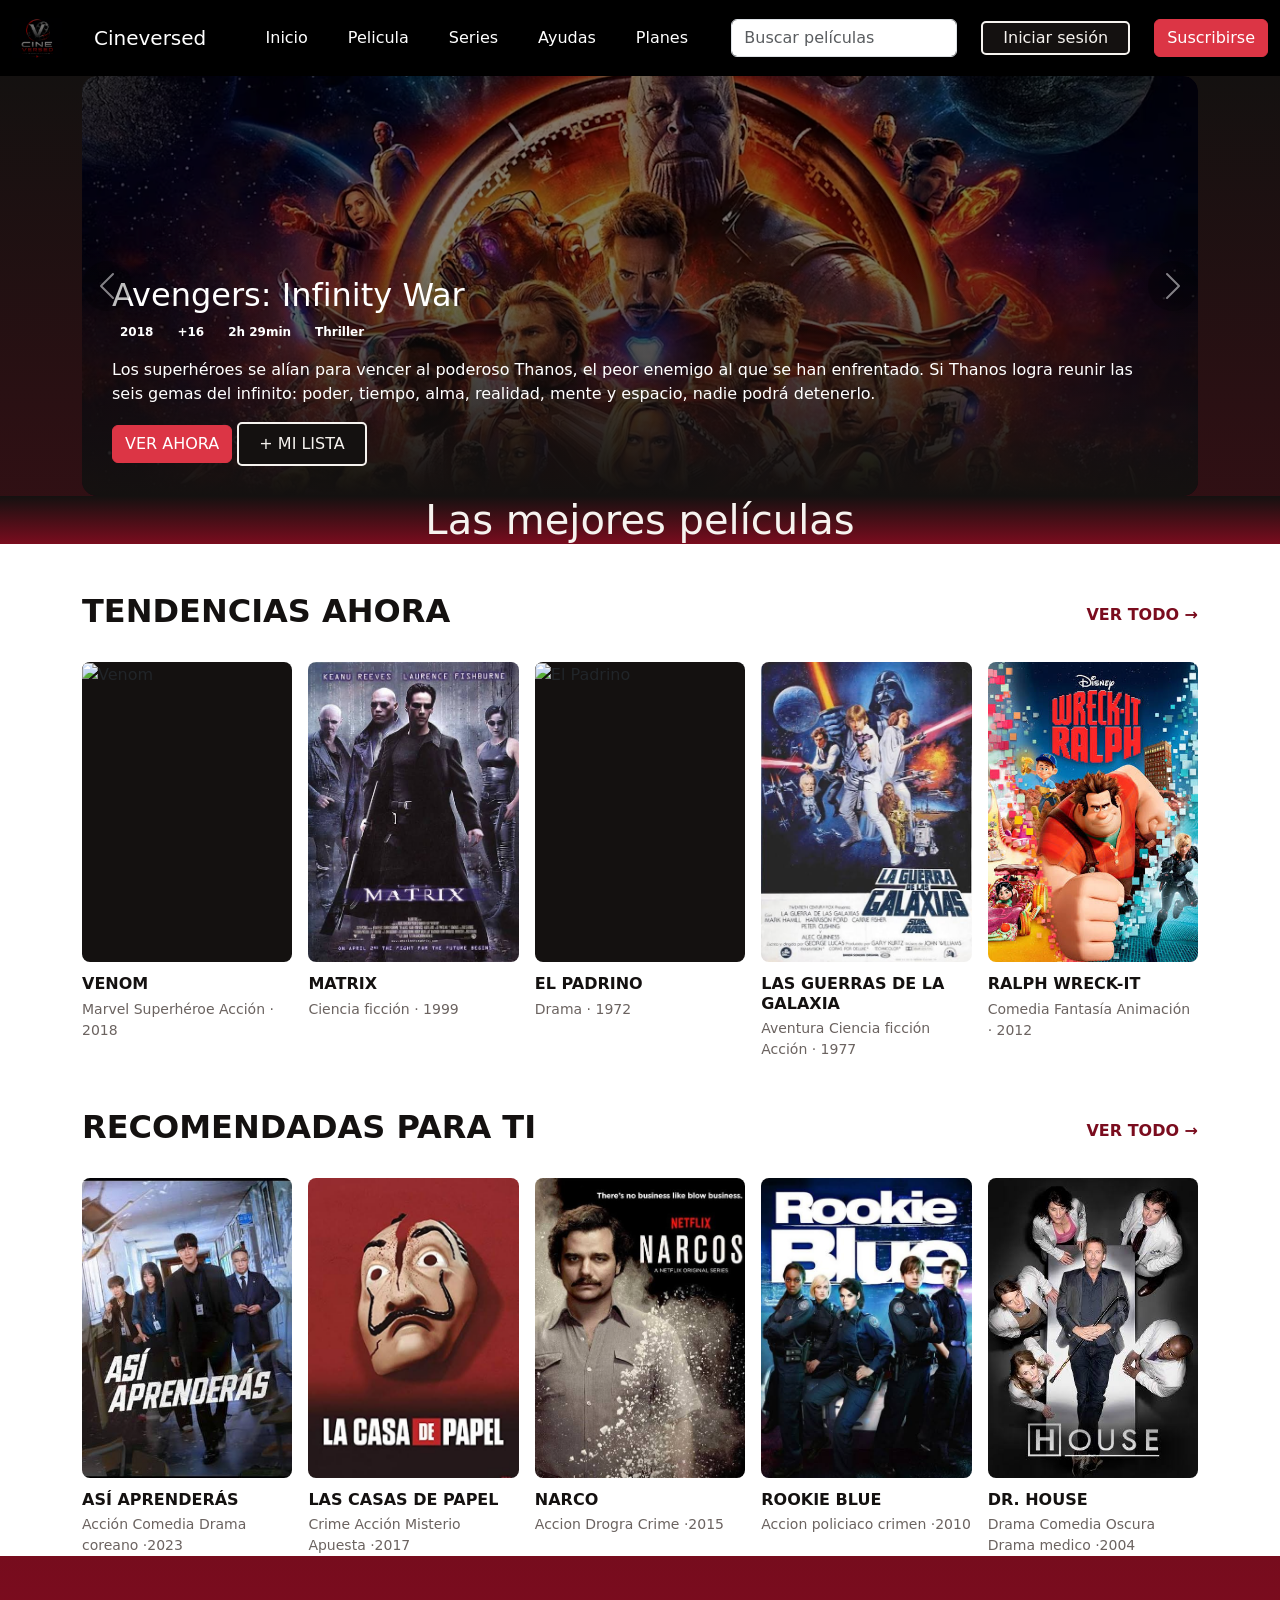
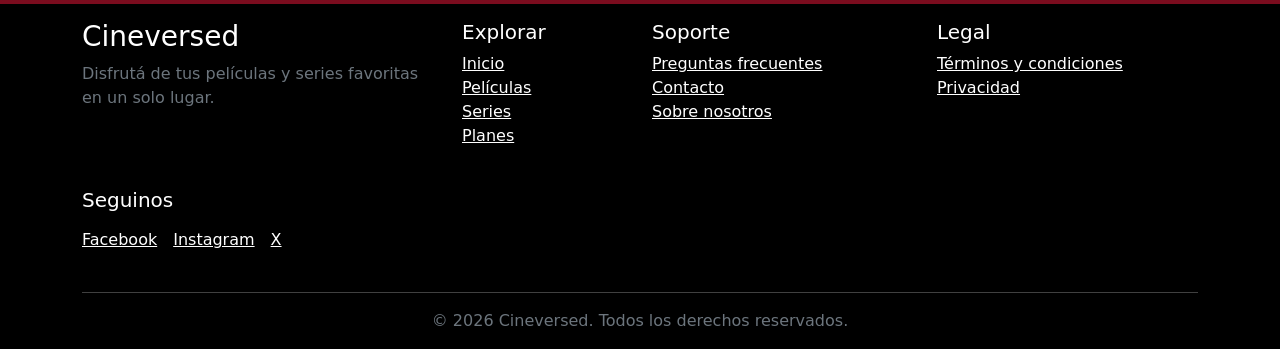
==== commit 6c3fc0d5: "se arreglo todos los errores de hatml" ====
--- a/index.html
+++ b/index.html
@@ -77,10 +77,10 @@
                 type="search"
                 placeholder="Buscar películas"
                 aria-label="Buscar películas"
-               data-bs-toggle="modal"
-                data-bs-target="#exampleModal"
               />
-              <a href="#" class="btn btn-outline-light btn-god gap-2 text-nowrap">
+              <a href="#" class="btn btn-outline-light btn-god gap-2 text-nowrap"
+                data-bs-toggle="modal"
+                data-bs-target="#exampleModal">
                 Iniciar sesión
               </a>
               <a href="#" class="btn btn-danger"> Suscribirse </a>
@@ -150,7 +150,7 @@
                   Ejército de los Estados Unidos durante la Segunda Guerra
                   Mundial.
                 </p>
-                <a class="btn btn-danger" href="./page/videos3.html">VER AHORA</a>
+                <a class="btn btn-danger" href="./page/">VER AHORA</a>
                 <a class="btn btn-outline-light btn-olo" href="#">+ MI LISTA</a>
               </div>
             </div>
@@ -341,9 +341,9 @@
           </div>
         </section>
       </article>
-    </main>
-
-    <footer class="footer bg-black text-white">
+      </main>
+
+      <footer class="footer bg-black text-white">
       <div class="container py-3">
         <div class="row">
           <div class="col-md-4 mb-4">
@@ -428,12 +428,19 @@
           </p>
         </div>
       </div>
-    </footer>
-    <script
+      </footer>
+      <script
       src="https://cdn.jsdelivr.net/npm/bootstrap@5.3.8/dist/js/bootstrap.bundle.min.js"
       integrity="sha384-FKyoEForCGlyvwx9Hj09JcYn3nv7wiPVlz7YYwJrWVcXK/BmnVDxM+D2scQbITxI"
       crossorigin="anonymous"
     ></script>
+    <div
+      class="modal fade"
+      id="exampleModal"
+      tabindex="-1"
+      aria-labelledby="exampleModalLabel"
+      aria-hidden="true"
+    >
       <div class="modal-dialog">
         <div class="modal-content contenedor-color text-white">
           <div class="modal-header">
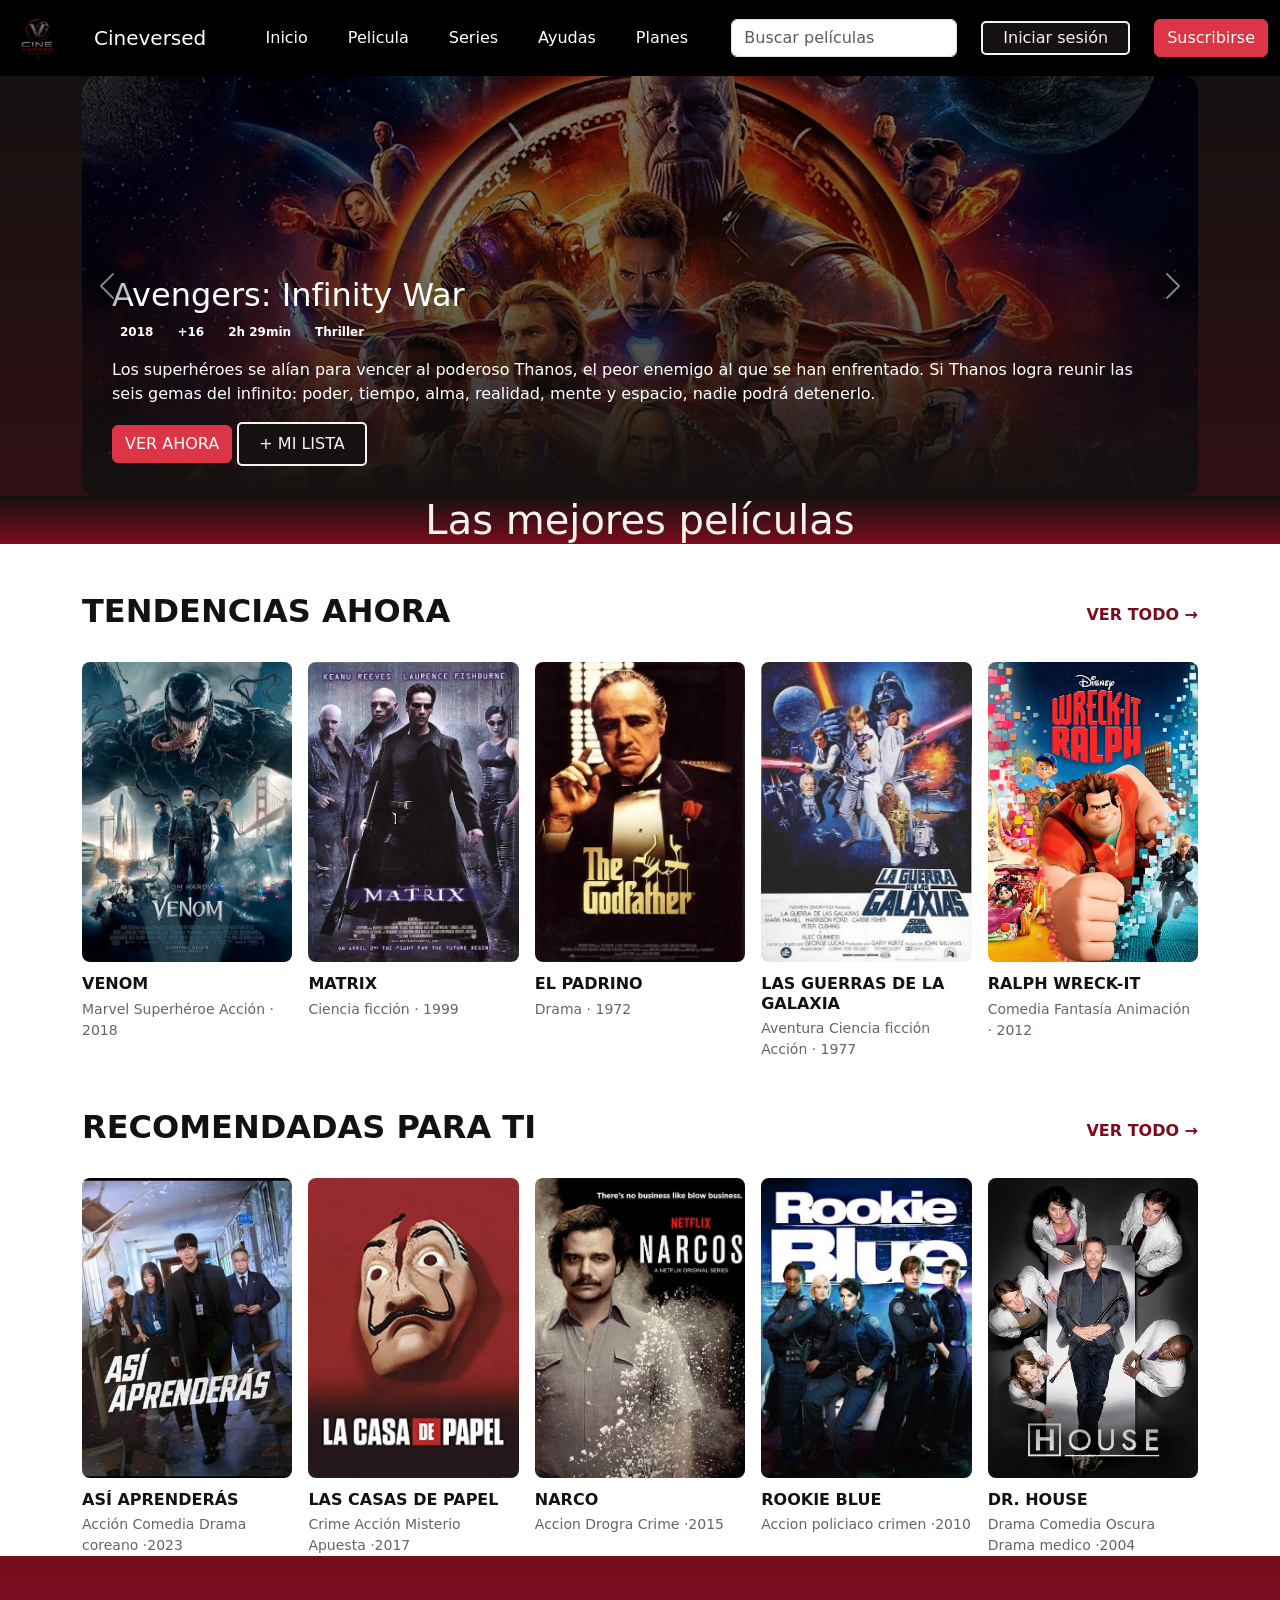
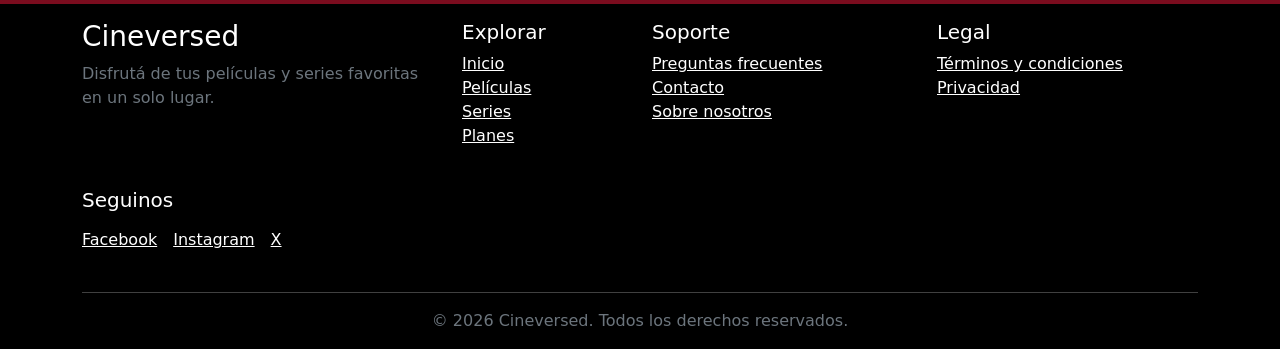
==== commit 6a134974: "se corrigio los errores de la imagen" ====
--- a/index.html
+++ b/index.html
@@ -78,9 +78,12 @@
                 placeholder="Buscar películas"
                 aria-label="Buscar películas"
               />
-              <a href="#" class="btn btn-outline-light btn-god gap-2 text-nowrap"
+              <a
+                href="#"
+                class="btn btn-outline-light btn-god gap-2 text-nowrap"
                 data-bs-toggle="modal"
-                data-bs-target="#exampleModal">
+                data-bs-target="#exampleModal"
+              >
                 Iniciar sesión
               </a>
               <a href="#" class="btn btn-danger"> Suscribirse </a>
@@ -216,7 +219,7 @@
             <div class="col-6 col-md-4 col-lg">
               <div class="pelicula-card">
                 <div class="pelicula-img">
-                  <img src="img/venom.jpg" alt="Venom" />
+                  <img src="img/Venom.jpg" alt="Venom" />
                 </div>
 
                 <h5>VENOM</h5>
@@ -238,7 +241,7 @@
             <div class="col-6 col-md-4 col-lg">
               <div class="pelicula-card">
                 <div class="pelicula-img">
-                  <img src="img/The Godfather.jpg" alt="El Padrino" />
+                  <img src="img/the-godfather.jpg" alt="El Padrino" />
                 </div>
 
                 <h5>EL PADRINO</h5>
@@ -488,5 +491,4 @@
       </div>
     </div>
   </body>
-  </body>
 </html>
